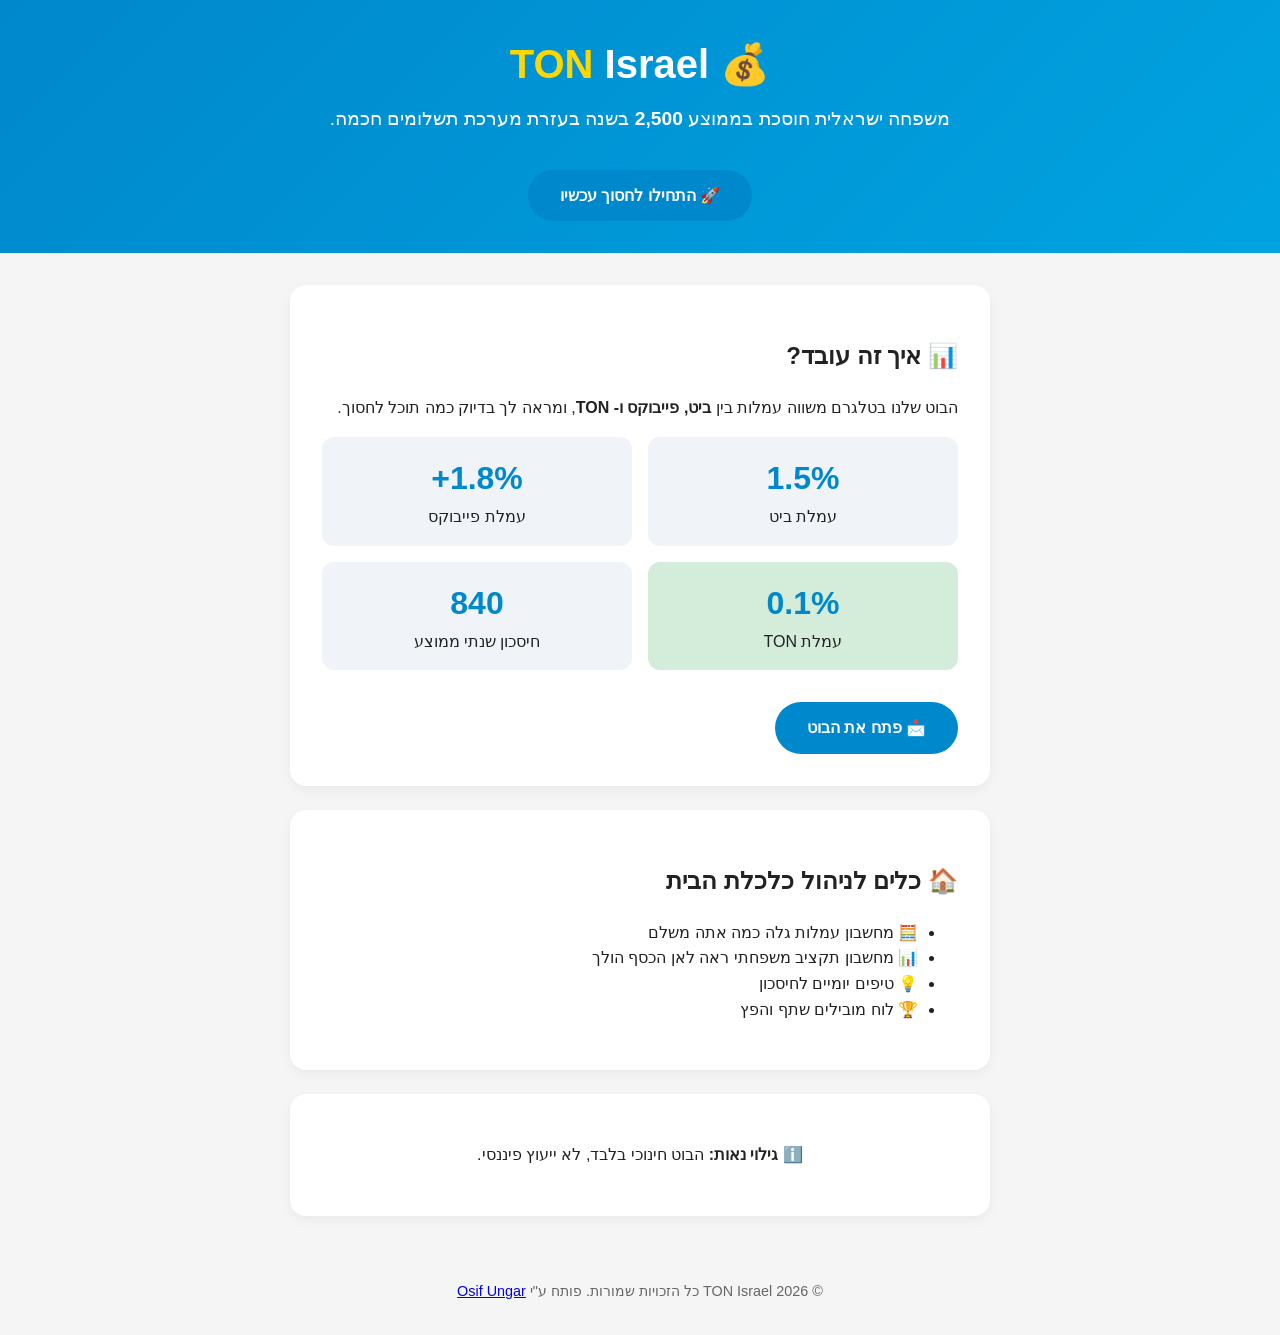
==== public/index.html @ e4840394 "תיקון /contact, הוספת דף נחיתה, מחשבון תקציב /budget" ====
﻿<!DOCTYPE html>
<html lang="he" dir="rtl">
<head>
    <meta charset="UTF-8">
    <meta name="viewport" content="width=device-width, initial-scale=1.0">
    <title>TON Israel  תתחיל לחסוך היום</title>
    <style>
        body { font-family: 'Segoe UI', Tahoma, sans-serif; background: #f5f5f5; margin: 0; color: #222; line-height: 1.6; }
        header { background: linear-gradient(135deg, #0088CC, #00A3E0); color: white; text-align: center; padding: 2rem; }
        header h1 { margin: 0; font-size: 2.5rem; }
        header span { color: #FFD700; }
        header p { font-size: 1.2rem; margin-top: 0.5rem; }
        .container { max-width: 700px; margin: 2rem auto; padding: 0 1rem; }
        .card { background: white; border-radius: 16px; padding: 2rem; margin: 1.5rem 0; box-shadow: 0 4px 12px rgba(0,0,0,0.05); }
        .btn { display: inline-block; background: #0088CC; color: white; padding: 0.8rem 2rem; border-radius: 30px; text-decoration: none; font-weight: bold; margin-top: 1rem; transition: background 0.3s; }
        .btn:hover { background: #005f8a; }
        .grid { display: grid; grid-template-columns: 1fr 1fr; gap: 1rem; margin: 1rem 0; }
        .stat { text-align: center; padding: 1rem; background: #f0f4f8; border-radius: 12px; }
        .stat .num { font-size: 2rem; font-weight: bold; color: #0088CC; }
        footer { text-align: center; padding: 2rem; color: #666; font-size: 0.9rem; }
    </style>
</head>
<body>
    <header>
        <h1>💰 <span>TON</span> Israel</h1>
        <p>משפחה ישראלית חוסכת בממוצע <strong>2,500</strong> בשנה  בעזרת מערכת תשלומים חכמה.</p>
        <a href="https://t.me/Tax_Free_world_bot" class="btn">🚀 התחילו לחסוך עכשיו</a>
    </header>
    <div class="container">
        <div class="card">
            <h2>📊 איך זה עובד?</h2>
            <p>הבוט שלנו בטלגרם משווה עמלות בין <b>ביט, פייבוקס ו- TON</b>, ומראה לך בדיוק כמה תוכל לחסוך.</p>
            <div class="grid">
                <div class="stat"><div class="num">1.5%</div> עמלת ביט</div>
                <div class="stat"><div class="num">1.8%+</div> עמלת פייבוקס</div>
                <div class="stat" style="background:#d4edda"><div class="num">0.1%</div> עמלת TON</div>
                <div class="stat"><div class="num">840</div> חיסכון שנתי ממוצע</div>
            </div>
            <a href="https://t.me/Tax_Free_world_bot" class="btn">📩 פתח את הבוט</a>
        </div>
        <div class="card">
            <h2>🏠 כלים לניהול כלכלת הבית</h2>
            <ul>
                <li>🧮 מחשבון עמלות  גלה כמה אתה משלם</li>
                <li>📊 מחשבון תקציב משפחתי  ראה לאן הכסף הולך</li>
                <li>💡 טיפים יומיים לחיסכון</li>
                <li>🏆 לוח מובילים  שתף והפץ</li>
            </ul>
        </div>
        <div class="card" style="text-align: center;">
            <p>ℹ️ <b>גילוי נאות:</b> הבוט חינוכי בלבד, לא ייעוץ פיננסי.</p>
        </div>
    </div>
    <footer>
        © 2026 TON Israel  כל הזכויות שמורות. פותח ע"י <a href="https://t.me/OsifUngar">Osif Ungar</a>
    </footer>
</body>
</html>
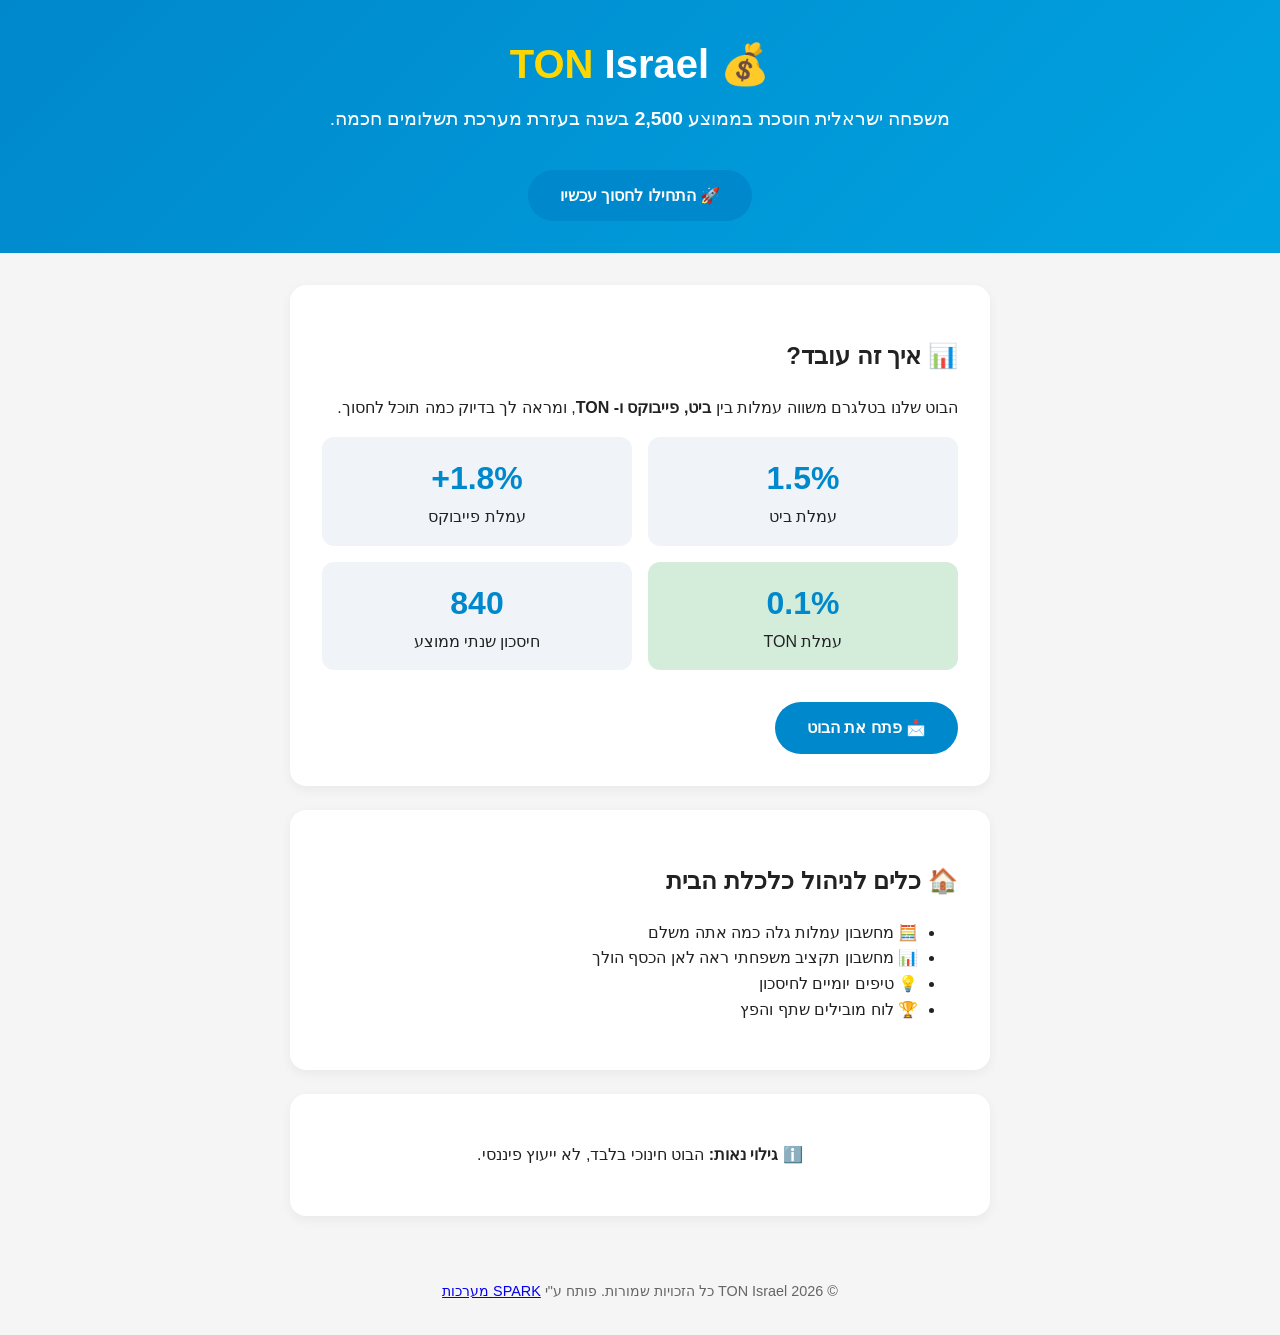
==== commit 387f2c5c: "מיתוג SPARK, Redis, test_bot, גיבוי, OPS" ====
--- a/public/index.html
+++ b/public/index.html
@@ -52,7 +52,7 @@
         </div>
     </div>
     <footer>
-        © 2026 TON Israel  כל הזכויות שמורות. פותח ע"י <a href="https://t.me/OsifUngar">Osif Ungar</a>
+        © 2026 TON Israel  כל הזכויות שמורות. פותח ע"י <a href="https://t.me/+1ANn25HeVBoxNmRk">SPARK מערכות</a>
     </footer>
 </body>
 </html>
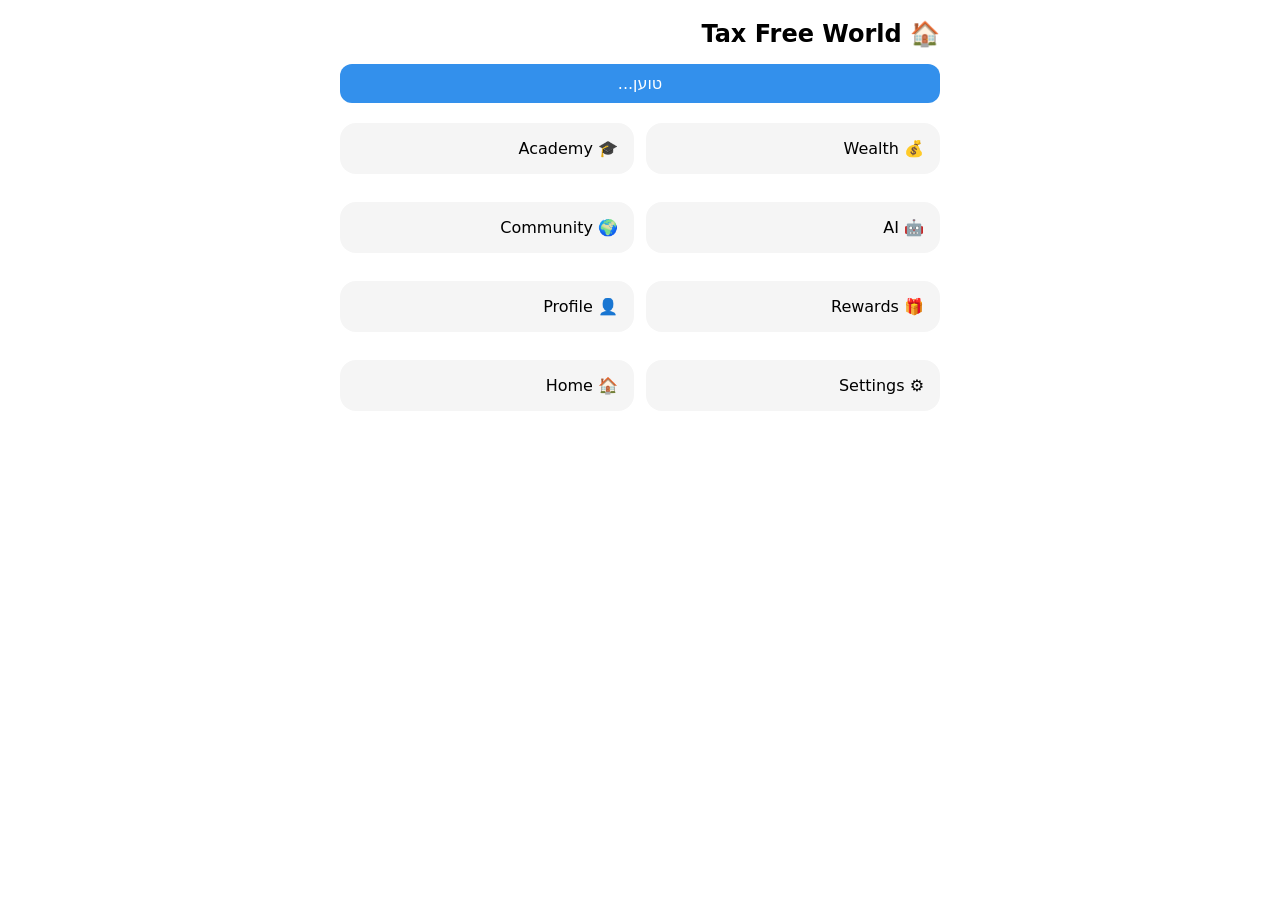
==== commit f368afa7: "feat: full onboarding flow, gamification (XP/levels/streak), Mini App starter, PostgreSQL migration " ====
--- a/public/index.html
+++ b/public/index.html
@@ -1,58 +1,50 @@
 ﻿<!DOCTYPE html>
-<html lang="he" dir="rtl">
+<html lang="he">
 <head>
     <meta charset="UTF-8">
-    <meta name="viewport" content="width=device-width, initial-scale=1.0">
-    <title>TON Israel  תתחיל לחסוך היום</title>
+    <meta name="viewport" content="width=device-width, initial-scale=1.0, user-scalable=yes">
+    <title>Tax Free World</title>
     <style>
-        body { font-family: 'Segoe UI', Tahoma, sans-serif; background: #f5f5f5; margin: 0; color: #222; line-height: 1.6; }
-        header { background: linear-gradient(135deg, #0088CC, #00A3E0); color: white; text-align: center; padding: 2rem; }
-        header h1 { margin: 0; font-size: 2.5rem; }
-        header span { color: #FFD700; }
-        header p { font-size: 1.2rem; margin-top: 0.5rem; }
-        .container { max-width: 700px; margin: 2rem auto; padding: 0 1rem; }
-        .card { background: white; border-radius: 16px; padding: 2rem; margin: 1.5rem 0; box-shadow: 0 4px 12px rgba(0,0,0,0.05); }
-        .btn { display: inline-block; background: #0088CC; color: white; padding: 0.8rem 2rem; border-radius: 30px; text-decoration: none; font-weight: bold; margin-top: 1rem; transition: background 0.3s; }
-        .btn:hover { background: #005f8a; }
-        .grid { display: grid; grid-template-columns: 1fr 1fr; gap: 1rem; margin: 1rem 0; }
-        .stat { text-align: center; padding: 1rem; background: #f0f4f8; border-radius: 12px; }
-        .stat .num { font-size: 2rem; font-weight: bold; color: #0088CC; }
-        footer { text-align: center; padding: 2rem; color: #666; font-size: 0.9rem; }
+        body { font-family: system-ui, -apple-system, 'Segoe UI', Roboto, sans-serif; background: var(--tg-theme-bg-color, #ffffff); color: var(--tg-theme-text-color, #000000); margin: 0; padding: 20px; direction: rtl; text-align: right; }
+        .container { max-width: 600px; margin: 0 auto; }
+        .card { background: var(--tg-theme-secondary-bg-color, #f5f5f5); border-radius: 16px; padding: 16px; margin-bottom: 16px; transition: transform 0.1s ease; }
+        .card:active { transform: scale(0.98); }
+        .grid { display: grid; grid-template-columns: repeat(2, 1fr); gap: 12px; }
+        .btn { background: var(--tg-theme-button-color, #2481cc); color: var(--tg-theme-button-text-color, #ffffff); border: none; border-radius: 12px; padding: 12px; font-size: 1rem; font-weight: bold; cursor: pointer; transition: opacity 0.2s; width: 100%; }
+        .btn:active { opacity: 0.8; }
+        h1 { font-size: 1.5rem; margin-top: 0; }
+        .status { background: var(--tg-theme-destructive-bg-color, #e24c4c); color: white; padding: 10px; border-radius: 12px; text-align: center; margin-bottom: 20px; }
     </style>
+    <script src="https://telegram.org/js/telegram-web-app.js"></script>
 </head>
 <body>
-    <header>
-        <h1>💰 <span>TON</span> Israel</h1>
-        <p>משפחה ישראלית חוסכת בממוצע <strong>2,500</strong> בשנה  בעזרת מערכת תשלומים חכמה.</p>
-        <a href="https://t.me/Tax_Free_world_bot" class="btn">🚀 התחילו לחסוך עכשיו</a>
-    </header>
-    <div class="container">
-        <div class="card">
-            <h2>📊 איך זה עובד?</h2>
-            <p>הבוט שלנו בטלגרם משווה עמלות בין <b>ביט, פייבוקס ו- TON</b>, ומראה לך בדיוק כמה תוכל לחסוך.</p>
-            <div class="grid">
-                <div class="stat"><div class="num">1.5%</div> עמלת ביט</div>
-                <div class="stat"><div class="num">1.8%+</div> עמלת פייבוקס</div>
-                <div class="stat" style="background:#d4edda"><div class="num">0.1%</div> עמלת TON</div>
-                <div class="stat"><div class="num">840</div> חיסכון שנתי ממוצע</div>
-            </div>
-            <a href="https://t.me/Tax_Free_world_bot" class="btn">📩 פתח את הבוט</a>
-        </div>
-        <div class="card">
-            <h2>🏠 כלים לניהול כלכלת הבית</h2>
-            <ul>
-                <li>🧮 מחשבון עמלות  גלה כמה אתה משלם</li>
-                <li>📊 מחשבון תקציב משפחתי  ראה לאן הכסף הולך</li>
-                <li>💡 טיפים יומיים לחיסכון</li>
-                <li>🏆 לוח מובילים  שתף והפץ</li>
-            </ul>
-        </div>
-        <div class="card" style="text-align: center;">
-            <p>ℹ️ <b>גילוי נאות:</b> הבוט חינוכי בלבד, לא ייעוץ פיננסי.</p>
-        </div>
+<div class="container">
+    <h1>🏠 Tax Free World</h1>
+    <div id="status" class="status" style="background: var(--tg-theme-accent-text-color, #3390ec);">טוען...</div>
+    <div class="grid">
+        <div class="card" data-cmd="wealth">💰 Wealth</div>
+        <div class="card" data-cmd="academy">🎓 Academy</div>
+        <div class="card" data-cmd="ai">🤖 AI</div>
+        <div class="card" data-cmd="community">🌍 Community</div>
+        <div class="card" data-cmd="rewards">🎁 Rewards</div>
+        <div class="card" data-cmd="profile">👤 Profile</div>
+        <div class="card" data-cmd="settings">⚙️ Settings</div>
+        <div class="card" data-cmd="home">🏠 Home</div>
     </div>
-    <footer>
-        © 2026 TON Israel  כל הזכויות שמורות. פותח ע"י <a href="https://t.me/+1ANn25HeVBoxNmRk">SPARK מערכות</a>
-    </footer>
+</div>
+<script>
+    const webApp = window.Telegram.WebApp;
+    webApp.ready();
+    webApp.expand();
+    const userId = webApp.initDataUnsafe.user?.id;
+    document.getElementById('status').innerText = `שלום ${webApp.initDataUnsafe.user?.first_name || 'אורח'}!`;
+    document.querySelectorAll('.card').forEach(card => {
+        card.addEventListener('click', () => {
+            const cmd = card.dataset.cmd;
+            webApp.sendData(JSON.stringify({ command: cmd }));
+            webApp.close();
+        });
+    });
+</script>
 </body>
 </html>
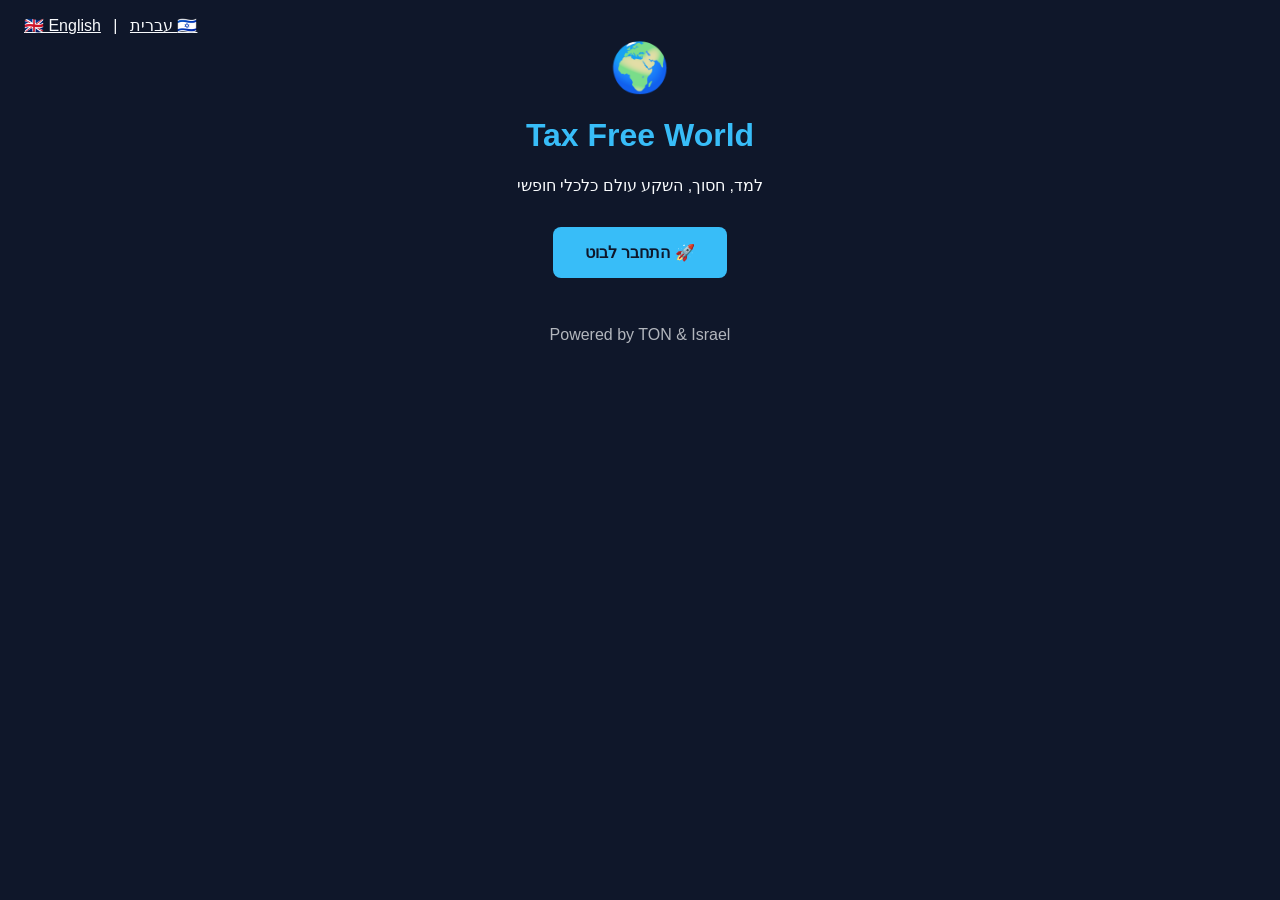
==== commit 733de67e: "feat: AI middleware, landing page, mini-app skeleton" ====
--- a/public/index.html
+++ b/public/index.html
@@ -1,50 +1,44 @@
 ﻿<!DOCTYPE html>
-<html lang="he">
+<html lang="he" dir="rtl">
 <head>
     <meta charset="UTF-8">
-    <meta name="viewport" content="width=device-width, initial-scale=1.0, user-scalable=yes">
+    <meta name="viewport" content="width=device-width, initial-scale=1.0">
     <title>Tax Free World</title>
     <style>
-        body { font-family: system-ui, -apple-system, 'Segoe UI', Roboto, sans-serif; background: var(--tg-theme-bg-color, #ffffff); color: var(--tg-theme-text-color, #000000); margin: 0; padding: 20px; direction: rtl; text-align: right; }
-        .container { max-width: 600px; margin: 0 auto; }
-        .card { background: var(--tg-theme-secondary-bg-color, #f5f5f5); border-radius: 16px; padding: 16px; margin-bottom: 16px; transition: transform 0.1s ease; }
-        .card:active { transform: scale(0.98); }
-        .grid { display: grid; grid-template-columns: repeat(2, 1fr); gap: 12px; }
-        .btn { background: var(--tg-theme-button-color, #2481cc); color: var(--tg-theme-button-text-color, #ffffff); border: none; border-radius: 12px; padding: 12px; font-size: 1rem; font-weight: bold; cursor: pointer; transition: opacity 0.2s; width: 100%; }
-        .btn:active { opacity: 0.8; }
-        h1 { font-size: 1.5rem; margin-top: 0; }
-        .status { background: var(--tg-theme-destructive-bg-color, #e24c4c); color: white; padding: 10px; border-radius: 12px; text-align: center; margin-bottom: 20px; }
+        body { font-family: Arial, sans-serif; background: #0f172a; color: #f8fafc; text-align: center; padding: 2rem; }
+        .logo { font-size: 3rem; margin-bottom: 1rem; }
+        h1 { color: #38bdf8; }
+        .btn { display: inline-block; padding: 1rem 2rem; background: #38bdf8; color: #0f172a; border-radius: 8px; text-decoration: none; font-weight: bold; margin: 1rem; }
+        .btn:hover { background: #7dd3fc; }
+        .lang-switch { position: absolute; top: 1rem; left: 1rem; }
+        .lang-switch a { color: #f8fafc; margin: 0 0.5rem; }
     </style>
-    <script src="https://telegram.org/js/telegram-web-app.js"></script>
 </head>
 <body>
-<div class="container">
-    <h1>🏠 Tax Free World</h1>
-    <div id="status" class="status" style="background: var(--tg-theme-accent-text-color, #3390ec);">טוען...</div>
-    <div class="grid">
-        <div class="card" data-cmd="wealth">💰 Wealth</div>
-        <div class="card" data-cmd="academy">🎓 Academy</div>
-        <div class="card" data-cmd="ai">🤖 AI</div>
-        <div class="card" data-cmd="community">🌍 Community</div>
-        <div class="card" data-cmd="rewards">🎁 Rewards</div>
-        <div class="card" data-cmd="profile">👤 Profile</div>
-        <div class="card" data-cmd="settings">⚙️ Settings</div>
-        <div class="card" data-cmd="home">🏠 Home</div>
+    <div class="lang-switch">
+        <a href="#" onclick="switchLang('he')">🇮🇱 עברית</a> | 
+        <a href="#" onclick="switchLang('en')">🇬🇧 English</a>
     </div>
-</div>
-<script>
-    const webApp = window.Telegram.WebApp;
-    webApp.ready();
-    webApp.expand();
-    const userId = webApp.initDataUnsafe.user?.id;
-    document.getElementById('status').innerText = `שלום ${webApp.initDataUnsafe.user?.first_name || 'אורח'}!`;
-    document.querySelectorAll('.card').forEach(card => {
-        card.addEventListener('click', () => {
-            const cmd = card.dataset.cmd;
-            webApp.sendData(JSON.stringify({ command: cmd }));
-            webApp.close();
-        });
-    });
-</script>
+    <div class="logo">🌍</div>
+    <h1 id="title">Tax Free World</h1>
+    <p id="subtitle">למד, חסוך, השקע  עולם כלכלי חופשי</p>
+    <a class="btn" href="https://t.me/Tax_Free_world_bot" target="_blank" id="cta">🚀 התחבר לבוט</a>
+    <p style="margin-top: 2rem; opacity: 0.7;">Powered by TON & Israel</p>
+
+    <script>
+        const texts = {
+            he: { title: 'Tax Free World', subtitle: 'למד, חסוך, השקע  עולם כלכלי חופשי', cta: '🚀 התחבר לבוט' },
+            en: { title: 'Tax Free World', subtitle: 'Learn, Save, Invest  A Free Financial World', cta: '🚀 Join the Bot' }
+        };
+        function switchLang(lang) {
+            document.getElementById('title').textContent = texts[lang].title;
+            document.getElementById('subtitle').textContent = texts[lang].subtitle;
+            document.getElementById('cta').textContent = texts[lang].cta;
+            document.documentElement.lang = lang;
+            document.documentElement.dir = lang === 'he' ? 'rtl' : 'ltr';
+        }
+        // ברירת מחדל  עברית
+        switchLang('he');
+    </script>
 </body>
 </html>
